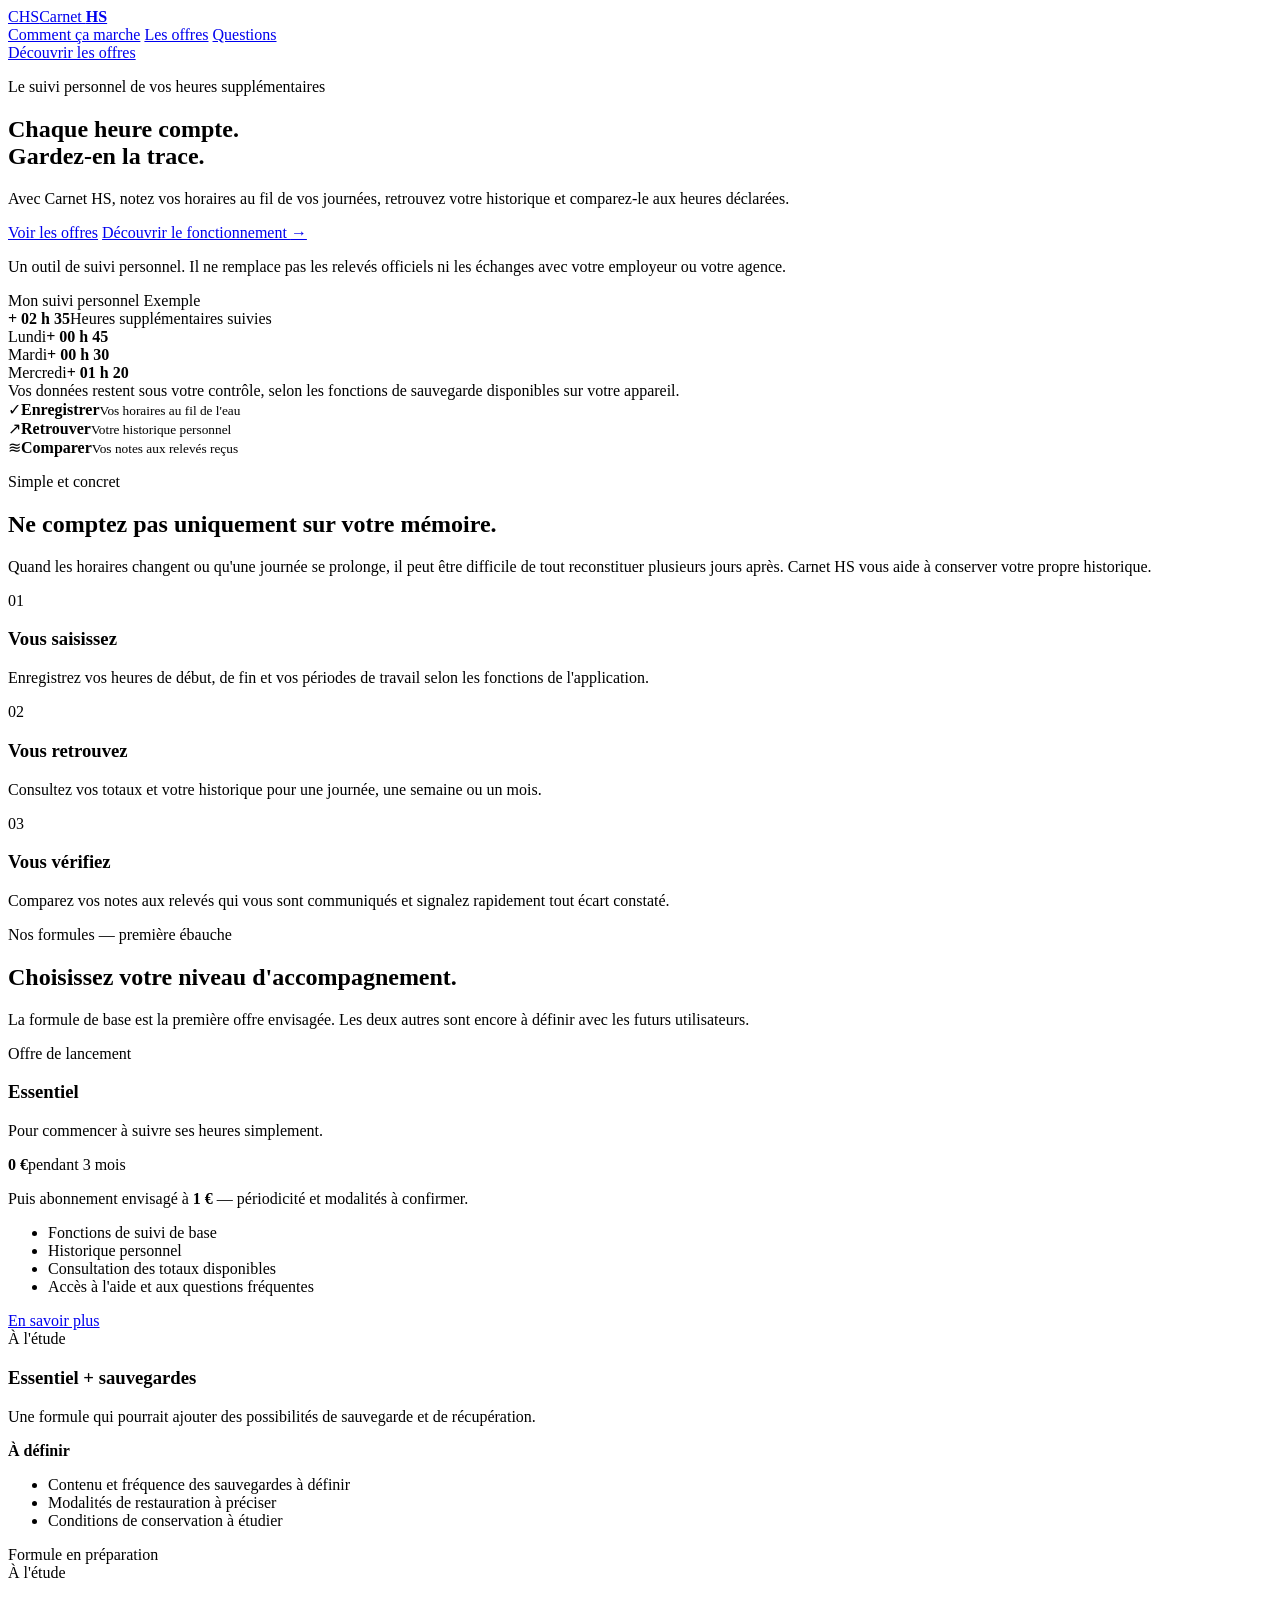
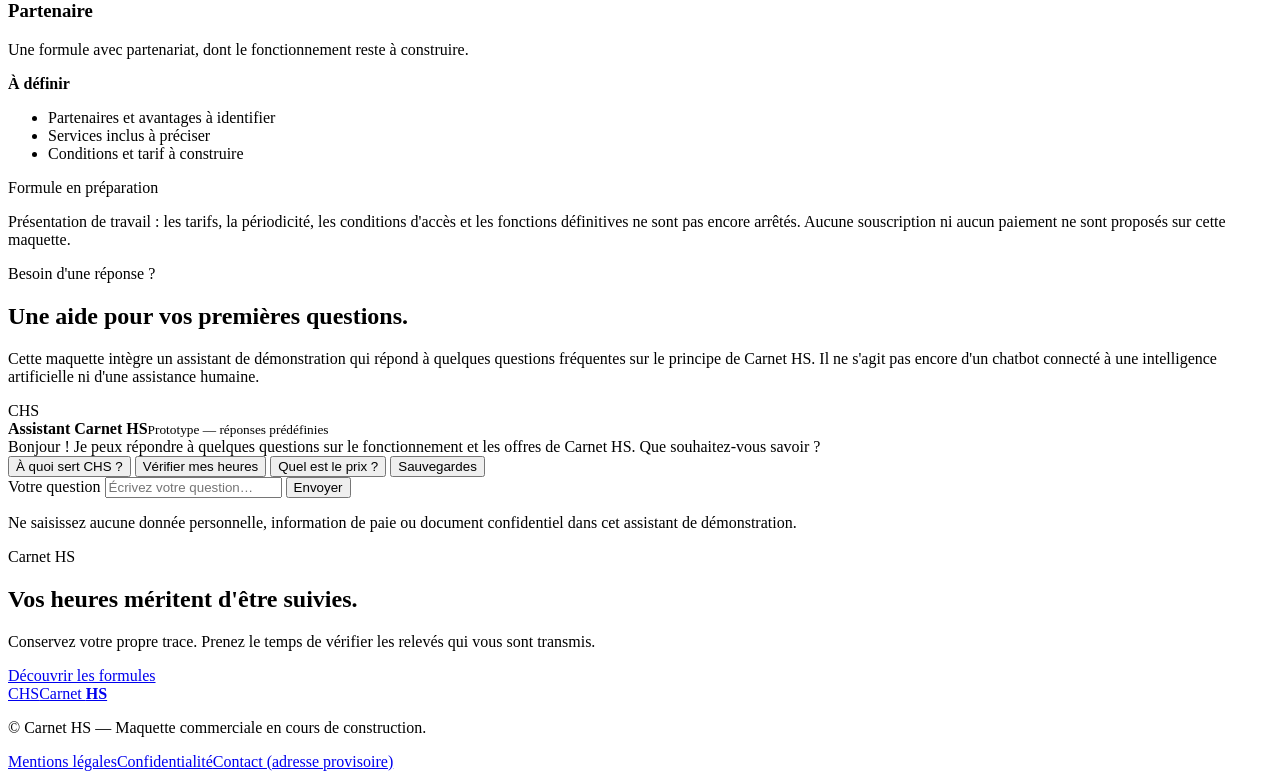
==== site-commercial/index.html @ c2c1f260 "Add first commercial website draft for Carnet HS" ====
<!doctype html>
<html lang="fr">
<head>
  <meta charset="utf-8">
  <meta name="viewport" content="width=device-width, initial-scale=1">
  <meta name="description" content="Carnet HS aide les intérimaires à conserver leur propre suivi des heures supplémentaires et à vérifier les heures déclarées.">
  <title>Carnet HS — Chaque heure compte</title>
  <link rel="stylesheet" href="styles.css">
</head>
<body>
  <header class="site-header">
    <a class="brand" href="#accueil" aria-label="Carnet HS, accueil"><span class="brand-mark">CHS</span><span>Carnet <strong>HS</strong></span></a>
    <nav aria-label="Navigation principale">
      <a href="#fonctionnement">Comment ça marche</a>
      <a href="#offres">Les offres</a>
      <a href="#questions">Questions</a>
    </nav>
    <a class="header-cta" href="#offres">Découvrir les offres</a>
  </header>

  <main id="accueil">
    <section class="hero">
      <div class="hero-copy">
        <p class="eyebrow">Le suivi personnel de vos heures supplémentaires</p>
        <h1>Chaque heure compte.<br><span>Gardez-en la trace.</span></h1>
        <p class="hero-lead">Avec Carnet HS, notez vos horaires au fil de vos journées, retrouvez votre historique et comparez-le aux heures déclarées.</p>
        <div class="hero-actions">
          <a class="button button-primary" href="#offres">Voir les offres</a>
          <a class="text-link" href="#fonctionnement">Découvrir le fonctionnement <span aria-hidden="true">→</span></a>
        </div>
        <p class="small-note">Un outil de suivi personnel. Il ne remplace pas les relevés officiels ni les échanges avec votre employeur ou votre agence.</p>
      </div>
      <div class="hero-panel" aria-label="Exemple illustratif de suivi des heures">
        <div class="panel-top"><span class="status-dot"></span> Mon suivi personnel <span class="panel-date">Exemple</span></div>
        <div class="hours-total"><strong>+ 02 h 35</strong><span>Heures supplémentaires suivies</span></div>
        <div class="week-row"><span>Lundi</span><strong>+ 00 h 45</strong></div>
        <div class="week-row"><span>Mardi</span><strong>+ 00 h 30</strong></div>
        <div class="week-row"><span>Mercredi</span><strong>+ 01 h 20</strong></div>
        <div class="panel-foot">Vos données restent sous votre contrôle, selon les fonctions de sauvegarde disponibles sur votre appareil.</div>
      </div>
    </section>

    <section class="trust-strip" aria-label="Principes de Carnet HS">
      <div><span class="trust-icon">✓</span><strong>Enregistrer</strong><small>Vos horaires au fil de l'eau</small></div>
      <div><span class="trust-icon">↗</span><strong>Retrouver</strong><small>Votre historique personnel</small></div>
      <div><span class="trust-icon">≋</span><strong>Comparer</strong><small>Vos notes aux relevés reçus</small></div>
    </section>

    <section class="section" id="fonctionnement">
      <div class="section-heading">
        <p class="eyebrow">Simple et concret</p>
        <h2>Ne comptez pas uniquement sur votre mémoire.</h2>
        <p>Quand les horaires changent ou qu'une journée se prolonge, il peut être difficile de tout reconstituer plusieurs jours après. Carnet HS vous aide à conserver votre propre historique.</p>
      </div>
      <div class="steps">
        <article class="step-card"><span class="step-number">01</span><h3>Vous saisissez</h3><p>Enregistrez vos heures de début, de fin et vos périodes de travail selon les fonctions de l'application.</p></article>
        <article class="step-card"><span class="step-number">02</span><h3>Vous retrouvez</h3><p>Consultez vos totaux et votre historique pour une journée, une semaine ou un mois.</p></article>
        <article class="step-card"><span class="step-number">03</span><h3>Vous vérifiez</h3><p>Comparez vos notes aux relevés qui vous sont communiqués et signalez rapidement tout écart constaté.</p></article>
      </div>
    </section>

    <section class="offer-section" id="offres">
      <div class="section-heading">
        <p class="eyebrow">Nos formules — première ébauche</p>
        <h2>Choisissez votre niveau d'accompagnement.</h2>
        <p>La formule de base est la première offre envisagée. Les deux autres sont encore à définir avec les futurs utilisateurs.</p>
      </div>
      <div class="offers">
        <article class="offer-card offer-featured">
          <span class="offer-tag">Offre de lancement</span>
          <h3>Essentiel</h3>
          <p class="offer-description">Pour commencer à suivre ses heures simplement.</p>
          <div class="price"><strong>0 €</strong><span>pendant 3 mois</span></div>
          <p class="then-price">Puis abonnement envisagé à <strong>1 €</strong> — périodicité et modalités à confirmer.</p>
          <ul><li>Fonctions de suivi de base</li><li>Historique personnel</li><li>Consultation des totaux disponibles</li><li>Accès à l'aide et aux questions fréquentes</li></ul>
          <a class="button button-primary button-full" href="#questions">En savoir plus</a>
        </article>
        <article class="offer-card">
          <span class="offer-tag muted-tag">À l'étude</span>
          <h3>Essentiel + sauvegardes</h3>
          <p class="offer-description">Une formule qui pourrait ajouter des possibilités de sauvegarde et de récupération.</p>
          <div class="price price-later"><strong>À définir</strong></div>
          <ul><li>Contenu et fréquence des sauvegardes à définir</li><li>Modalités de restauration à préciser</li><li>Conditions de conservation à étudier</li></ul>
          <span class="button button-secondary button-full button-disabled">Formule en préparation</span>
        </article>
        <article class="offer-card">
          <span class="offer-tag muted-tag">À l'étude</span>
          <h3>Partenaire</h3>
          <p class="offer-description">Une formule avec partenariat, dont le fonctionnement reste à construire.</p>
          <div class="price price-later"><strong>À définir</strong></div>
          <ul><li>Partenaires et avantages à identifier</li><li>Services inclus à préciser</li><li>Conditions et tarif à construire</li></ul>
          <span class="button button-secondary button-full button-disabled">Formule en préparation</span>
        </article>
      </div>
      <p class="pricing-disclaimer">Présentation de travail : les tarifs, la périodicité, les conditions d'accès et les fonctions définitives ne sont pas encore arrêtés. Aucune souscription ni aucun paiement ne sont proposés sur cette maquette.</p>
    </section>

    <section class="help-section" id="questions">
      <div class="help-copy">
        <p class="eyebrow">Besoin d'une réponse ?</p>
        <h2>Une aide pour vos premières questions.</h2>
        <p>Cette maquette intègre un assistant de démonstration qui répond à quelques questions fréquentes sur le principe de Carnet HS. Il ne s'agit pas encore d'un chatbot connecté à une intelligence artificielle ni d'une assistance humaine.</p>
      </div>
      <div class="chat-card">
        <div class="chat-head"><span class="chat-avatar">CHS</span><div><strong>Assistant Carnet HS</strong><small>Prototype — réponses prédéfinies</small></div><span class="online-dot"></span></div>
        <div class="chat-messages" id="chatMessages" aria-live="polite">
          <div class="message bot-message">Bonjour ! Je peux répondre à quelques questions sur le fonctionnement et les offres de Carnet HS. Que souhaitez-vous savoir ?</div>
        </div>
        <div class="quick-questions">
          <button type="button" data-question="À quoi sert Carnet HS ?">À quoi sert CHS ?</button>
          <button type="button" data-question="Comment vérifier mes heures ?">Vérifier mes heures</button>
          <button type="button" data-question="Combien coûte l'offre Essentiel ?">Quel est le prix ?</button>
          <button type="button" data-question="Mes données sont-elles sauvegardées ?">Sauvegardes</button>
        </div>
        <form id="chatForm" class="chat-form">
          <label class="sr-only" for="chatInput">Votre question</label>
          <input id="chatInput" type="text" placeholder="Écrivez votre question…" autocomplete="off">
          <button type="submit" aria-label="Envoyer la question">Envoyer</button>
        </form>
        <p class="chat-disclaimer">Ne saisissez aucune donnée personnelle, information de paie ou document confidentiel dans cet assistant de démonstration.</p>
      </div>
    </section>

    <section class="final-cta">
      <p class="eyebrow">Carnet HS</p>
      <h2>Vos heures méritent d'être suivies.</h2>
      <p>Conservez votre propre trace. Prenez le temps de vérifier les relevés qui vous sont transmis.</p>
      <a class="button button-light" href="#offres">Découvrir les formules</a>
    </section>
  </main>

  <footer class="site-footer">
    <a class="brand footer-brand" href="#accueil"><span class="brand-mark">CHS</span><span>Carnet <strong>HS</strong></span></a>
    <p>© <span id="year"></span> Carnet HS — Maquette commerciale en cours de construction.</p>
    <div><a href="mentions-legales.html">Mentions légales</a><a href="confidentialite.html">Confidentialité</a><a href="mailto:contact@exemple.fr">Contact (adresse provisoire)</a></div>
  </footer>
  <script src="app.js"></script>
</body>
</html>
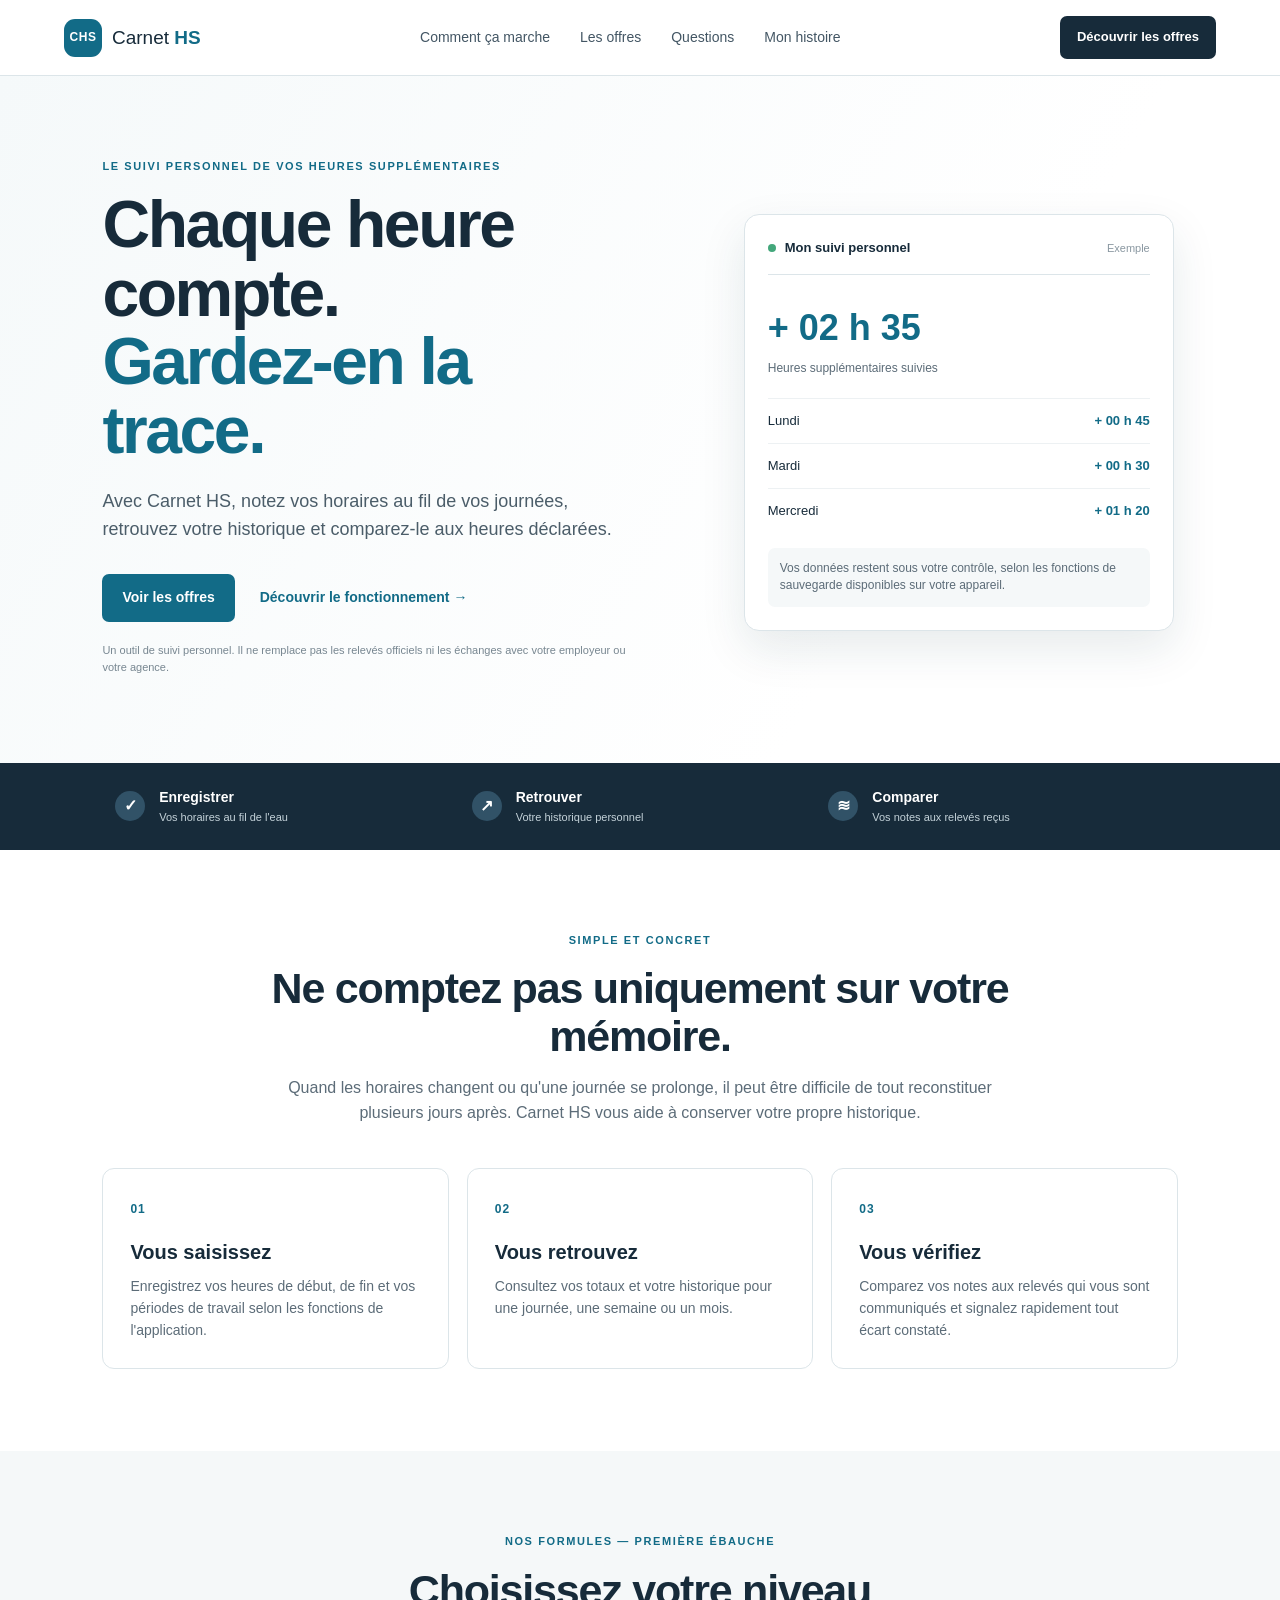
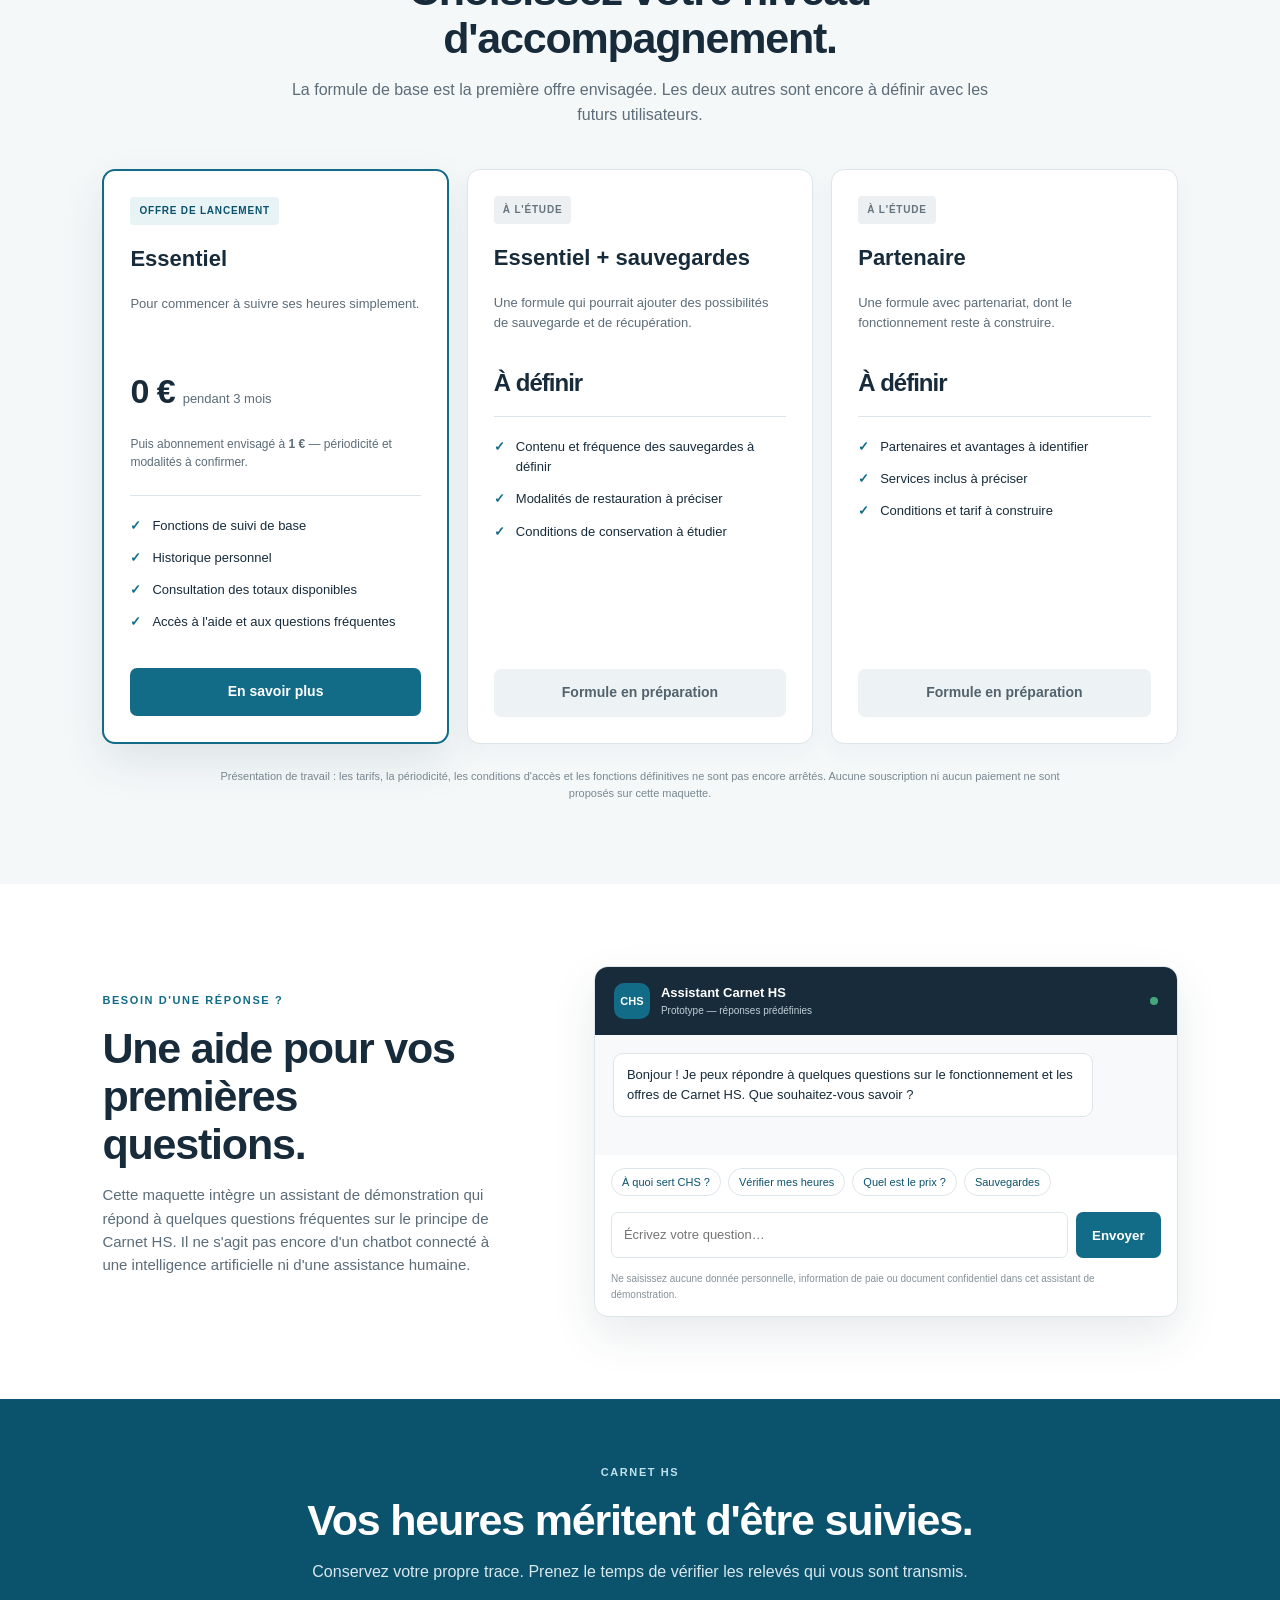
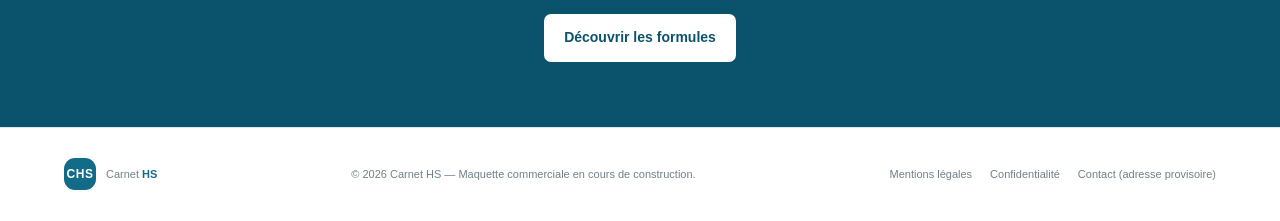
==== commit 027b8efa: "Ajout du lien vers le témoignage de Vincent" ====
--- a/site-commercial/index.html
+++ b/site-commercial/index.html
@@ -14,6 +14,7 @@
       <a href="#fonctionnement">Comment ça marche</a>
       <a href="#offres">Les offres</a>
       <a href="#questions">Questions</a>
+      <a href="mon-histoire.html">Mon histoire</a>
     </nav>
     <a class="header-cta" href="#offres">Découvrir les offres</a>
   </header>
--- a/site-commercial/styles.css
+++ b/site-commercial/styles.css
@@ -0,0 +1,4 @@
+:root{--ink:#172b3a;--muted:#5c6c78;--blue:#126b87;--blue-dark:#0b526d;--aqua:#e8f3f5;--paper:#fff;--line:#dce5e9;--gold:#f5c451;--soft:#f5f8f9;--shadow:0 18px 45px rgba(22,55,70,.10)}
+*{box-sizing:border-box}html{scroll-behavior:smooth}body{margin:0;color:var(--ink);background:#fff;font-family:Arial,Helvetica,sans-serif;line-height:1.55}a{color:inherit;text-decoration:none}.site-header{height:76px;padding:0 max(5vw,24px);display:flex;align-items:center;justify-content:space-between;border-bottom:1px solid var(--line);gap:24px;background:#fff}.brand{display:flex;align-items:center;gap:10px;font-size:19px;font-weight:500;white-space:nowrap}.brand strong{color:var(--blue)}.brand-mark{display:grid;place-items:center;width:38px;height:38px;border-radius:11px;background:var(--blue);color:#fff;font-size:12px;font-weight:800;letter-spacing:.5px}.site-header nav{display:flex;gap:30px;color:#435664;font-size:14px}.site-header nav a:hover,.site-footer a:hover{color:var(--blue)}.header-cta{background:var(--ink);color:#fff;padding:11px 17px;border-radius:7px;font-size:13px;font-weight:700}.hero{padding:82px max(8vw,28px) 76px;display:grid;grid-template-columns:1.1fr .9fr;align-items:center;gap:8vw;background:linear-gradient(120deg,#f5f9fa 0%,#fff 70%)}.eyebrow{text-transform:uppercase;letter-spacing:1.6px;color:var(--blue);font-size:11px;font-weight:800;margin:0 0 15px}.hero h1{font-size:clamp(40px,5.5vw,66px);line-height:1.04;letter-spacing:-2.4px;margin:0 0 22px}.hero h1 span{color:var(--blue)}.hero-lead{font-size:18px;line-height:1.6;color:#4b5d69;max-width:590px}.hero-actions{display:flex;align-items:center;gap:25px;margin:30px 0 20px}.button{display:inline-flex;align-items:center;justify-content:center;border:0;border-radius:7px;padding:13px 20px;font-weight:700;font-size:14px;cursor:pointer}.button-primary{background:var(--blue);color:#fff}.button-primary:hover{background:var(--blue-dark)}.text-link{font-size:14px;font-weight:700;color:var(--blue)}.small-note{font-size:11px;color:#788791;max-width:550px}.hero-panel{background:#fff;border:1px solid var(--line);border-radius:15px;padding:23px;box-shadow:var(--shadow);max-width:430px;width:100%;justify-self:center}.panel-top{font-size:13px;font-weight:700;display:flex;align-items:center;gap:9px;border-bottom:1px solid var(--line);padding-bottom:16px}.status-dot,.online-dot{width:8px;height:8px;background:#43a77b;border-radius:50%}.panel-date{margin-left:auto;color:#8997a0;font-size:11px;font-weight:400}.hours-total{padding:25px 0 20px;display:flex;flex-direction:column;gap:3px}.hours-total strong{font-size:36px;color:var(--blue)}.hours-total span,.panel-foot{font-size:12px;color:var(--muted)}.week-row{display:flex;justify-content:space-between;padding:12px 0;border-top:1px solid #edf1f3;font-size:13px}.week-row strong{color:var(--blue)}.panel-foot{margin-top:15px;padding:12px;background:var(--soft);border-radius:7px;line-height:1.45}.trust-strip{display:grid;grid-template-columns:repeat(3,1fr);padding:24px 9%;background:var(--ink);color:#fff;gap:20px}.trust-strip>div{display:grid;grid-template-columns:34px 1fr;align-items:center;column-gap:10px}.trust-icon{grid-row:span 2;display:grid;place-items:center;width:30px;height:30px;border-radius:50%;background:#315267;color:#fff;font-weight:700}.trust-strip strong{font-size:14px}.trust-strip small{color:#c4d2d9;font-size:11px}.section,.offer-section{padding:82px max(8vw,28px)}.section-heading{text-align:center;max-width:740px;margin:0 auto 42px}.section-heading h2,.help-copy h2,.final-cta h2{font-size:clamp(30px,4vw,43px);letter-spacing:-1.2px;line-height:1.12;margin:0 0 15px}.section-heading>p:last-child{color:var(--muted);font-size:16px}.steps{display:grid;grid-template-columns:repeat(3,1fr);gap:18px;max-width:1100px;margin:auto}.step-card{border:1px solid var(--line);border-radius:12px;padding:27px;background:#fff}.step-number{font-size:12px;font-weight:800;color:var(--blue);letter-spacing:1px}.step-card h3{font-size:20px;margin:17px 0 8px}.step-card p{font-size:14px;color:var(--muted);margin:0}.offer-section{background:var(--soft)}.offers{display:grid;grid-template-columns:repeat(3,1fr);gap:18px;max-width:1150px;margin:auto}.offer-card{background:#fff;border:1px solid var(--line);border-radius:13px;padding:26px;display:flex;flex-direction:column;box-shadow:0 8px 24px rgba(20,50,65,.04)}.offer-featured{border:2px solid var(--blue);box-shadow:var(--shadow)}.offer-tag{align-self:flex-start;background:var(--aqua);color:var(--blue-dark);font-size:10px;font-weight:800;text-transform:uppercase;letter-spacing:.8px;padding:6px 9px;border-radius:4px}.muted-tag{background:#edf0f2;color:#65737d}.offer-card h3{font-size:22px;margin:17px 0 5px}.offer-description{font-size:13px;color:var(--muted);min-height:42px}.price{display:flex;align-items:baseline;gap:8px;margin:16px 0 5px}.price strong{font-size:34px;letter-spacing:-1px}.price span{font-size:13px;color:var(--muted)}.then-price{font-size:12px;color:var(--muted);min-height:38px}.price-later strong{font-size:24px}.offer-card ul{list-style:none;padding:14px 0 18px;margin:10px 0 0;flex:1;border-top:1px solid var(--line)}.offer-card li{font-size:13px;padding:6px 0 6px 22px;position:relative}.offer-card li:before{content:"✓";position:absolute;left:0;color:var(--blue);font-weight:800}.button-full{width:100%;margin-top:12px}.button-secondary{background:#edf2f4;color:#52636d}.button-disabled{cursor:default}.pricing-disclaimer{text-align:center;max-width:850px;margin:24px auto 0;color:#788791;font-size:11px}.help-section{padding:82px max(8vw,28px);display:grid;grid-template-columns:.8fr 1.2fr;gap:8vw;align-items:center}.help-copy p:last-child{color:var(--muted);font-size:15px}.chat-card{border:1px solid var(--line);border-radius:14px;overflow:hidden;box-shadow:var(--shadow);background:#fff}.chat-head{display:flex;align-items:center;gap:11px;padding:16px 19px;background:var(--ink);color:#fff}.chat-avatar{width:36px;height:36px;border-radius:10px;background:var(--blue);display:grid;place-items:center;font-size:11px;font-weight:800}.chat-head div{display:flex;flex-direction:column;font-size:13px}.chat-head small{color:#c2d0d7;font-size:10px}.online-dot{margin-left:auto}.chat-messages{padding:18px;min-height:120px;max-height:230px;overflow:auto;background:#f7f9fa}.message{max-width:88%;padding:11px 13px;border-radius:10px;margin:0 0 10px;font-size:13px;white-space:pre-wrap}.bot-message{background:#fff;border:1px solid var(--line)}.user-message{background:var(--blue);color:#fff;margin-left:auto}.quick-questions{display:flex;flex-wrap:wrap;gap:7px;padding:13px 16px 3px}.quick-questions button{border:1px solid var(--line);background:#fff;color:var(--blue-dark);border-radius:20px;padding:7px 10px;font-size:11px;cursor:pointer}.quick-questions button:hover{background:var(--aqua)}.chat-form{display:flex;gap:8px;padding:13px 16px}.chat-form input{flex:1;min-width:0;border:1px solid var(--line);border-radius:7px;padding:12px;font:inherit;font-size:13px}.chat-form button{border:0;background:var(--blue);color:#fff;border-radius:7px;padding:0 16px;font-weight:700;cursor:pointer}.chat-disclaimer{font-size:10px;color:#84919a;padding:0 16px 14px;margin:0}.final-cta{text-align:center;background:var(--blue-dark);color:#fff;padding:65px 25px}.final-cta .eyebrow{color:#bfe3ed}.final-cta p:not(.eyebrow){color:#d8e8ed}.button-light{background:#fff;color:var(--blue-dark);margin-top:13px}.site-footer{padding:27px max(5vw,24px);display:flex;align-items:center;justify-content:space-between;gap:20px;flex-wrap:wrap;border-top:1px solid var(--line)}.footer-brand{font-size:16px}.footer-brand .brand-mark{width:32px;height:32px}.site-footer p,.site-footer a{font-size:11px;color:#71808a}.site-footer div{display:flex;gap:18px}.legal-main{max-width:850px;margin:55px auto;padding:0 24px 80px}.legal-main h1{font-size:38px;letter-spacing:-1px}.legal-main h2{margin-top:30px;font-size:20px}.legal-main p,.legal-main li{color:#52636d;font-size:14px}.draft-alert{background:#fff5d9;border:1px solid #efd58a;padding:14px 16px;border-radius:8px;color:#66521b;font-size:13px;margin:20px 0}.legal-back{color:var(--blue);font-weight:700;font-size:13px}.sr-only{position:absolute;width:1px;height:1px;padding:0;margin:-1px;overflow:hidden;clip:rect(0,0,0,0);white-space:nowrap;border:0}
+@media(max-width:850px){.site-header{height:auto;min-height:70px;flex-wrap:wrap;padding:15px 22px}.site-header nav{order:3;width:100%;justify-content:center;gap:20px}.header-cta{margin-left:auto}.hero{grid-template-columns:1fr;padding-top:58px}.hero-panel{justify-self:start}.offers{grid-template-columns:1fr;max-width:520px}.help-section{grid-template-columns:1fr;gap:30px}.trust-strip{padding:22px 6%}}
+@media(max-width:560px){.site-header nav{font-size:12px;gap:14px}.header-cta{font-size:11px;padding:9px 11px}.hero{padding:48px 22px}.hero h1{letter-spacing:-1.5px}.hero-actions{align-items:flex-start;flex-direction:column;gap:15px}.trust-strip{grid-template-columns:1fr;gap:15px;padding:22px}.section,.offer-section,.help-section{padding:58px 22px}.steps{grid-template-columns:1fr}.site-footer{align-items:flex-start;flex-direction:column}.site-footer div{flex-wrap:wrap}}
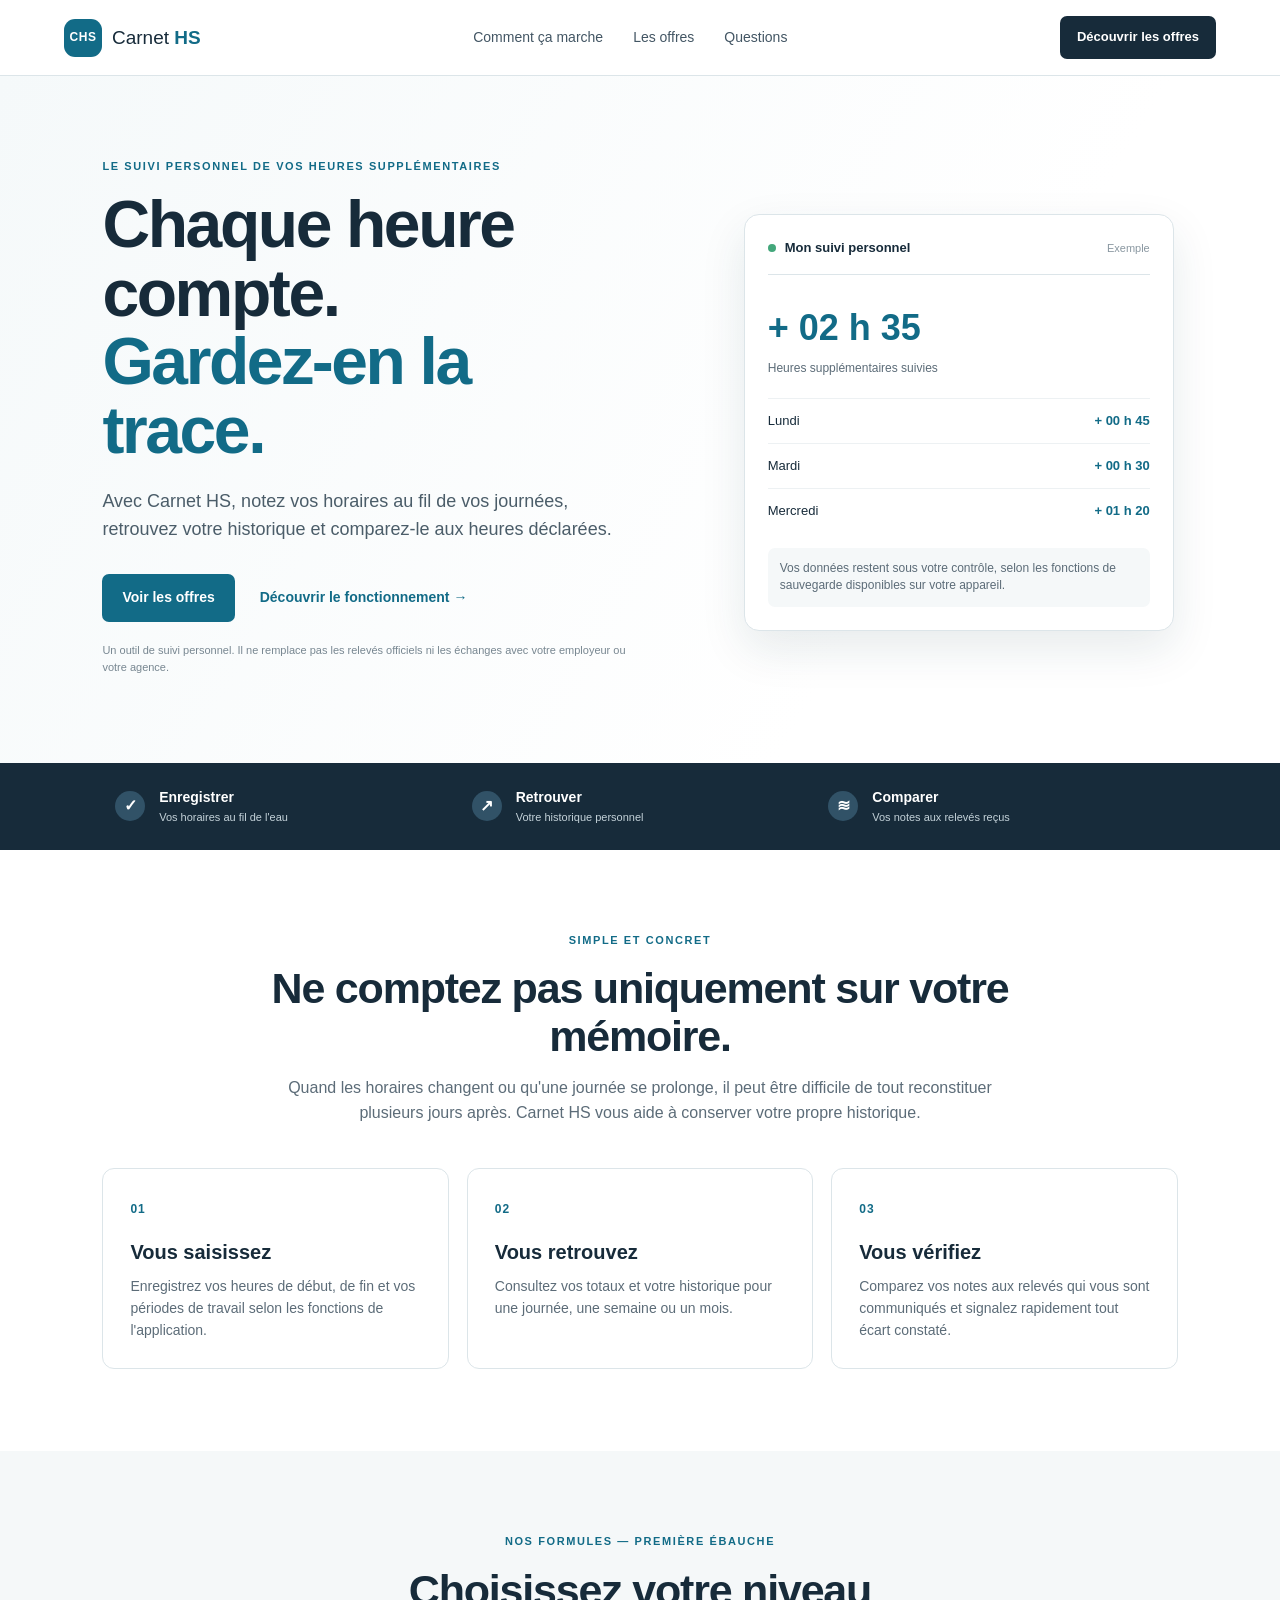
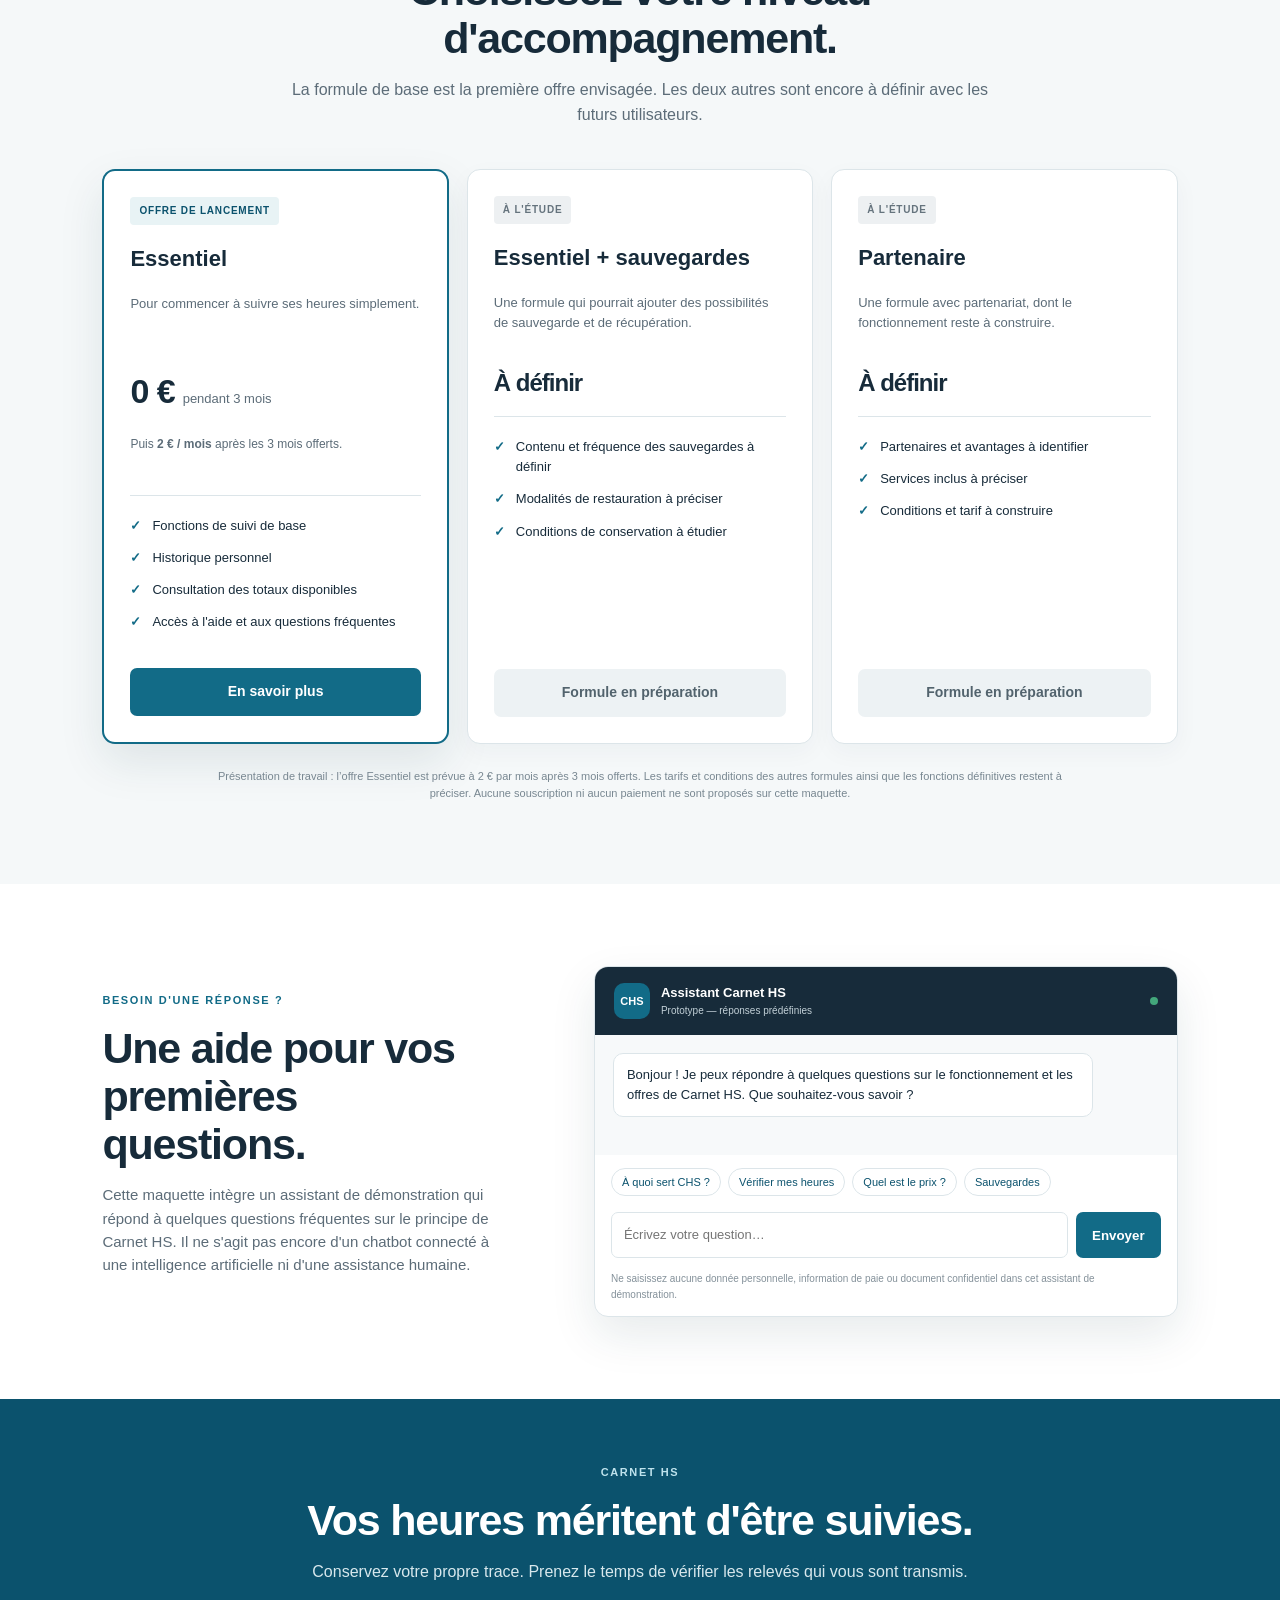
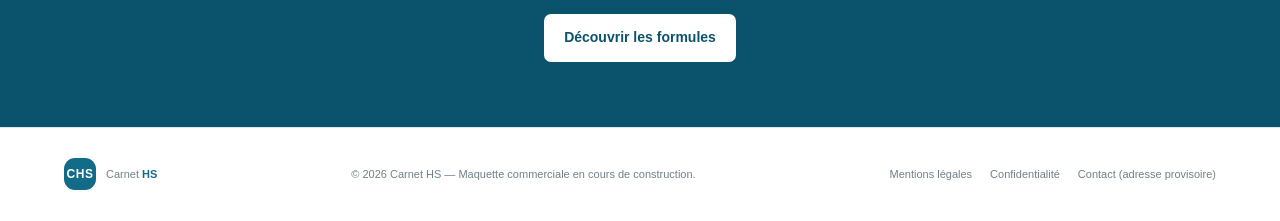
==== commit 170b16b9: "Tarif Essentiel à 2 € par mois" ====
--- a/site-commercial/index.html
+++ b/site-commercial/index.html
@@ -14,7 +14,6 @@
       <a href="#fonctionnement">Comment ça marche</a>
       <a href="#offres">Les offres</a>
       <a href="#questions">Questions</a>
-      <a href="mon-histoire.html">Mon histoire</a>
     </nav>
     <a class="header-cta" href="#offres">Découvrir les offres</a>
   </header>
@@ -72,7 +71,7 @@
           <h3>Essentiel</h3>
           <p class="offer-description">Pour commencer à suivre ses heures simplement.</p>
           <div class="price"><strong>0 €</strong><span>pendant 3 mois</span></div>
-          <p class="then-price">Puis abonnement envisagé à <strong>1 €</strong> — périodicité et modalités à confirmer.</p>
+          <p class="then-price">Puis <strong>2 € / mois</strong> après les 3 mois offerts.</p>
           <ul><li>Fonctions de suivi de base</li><li>Historique personnel</li><li>Consultation des totaux disponibles</li><li>Accès à l'aide et aux questions fréquentes</li></ul>
           <a class="button button-primary button-full" href="#questions">En savoir plus</a>
         </article>
@@ -93,7 +92,7 @@
           <span class="button button-secondary button-full button-disabled">Formule en préparation</span>
         </article>
       </div>
-      <p class="pricing-disclaimer">Présentation de travail : les tarifs, la périodicité, les conditions d'accès et les fonctions définitives ne sont pas encore arrêtés. Aucune souscription ni aucun paiement ne sont proposés sur cette maquette.</p>
+      <p class="pricing-disclaimer">Présentation de travail : l’offre Essentiel est prévue à 2 € par mois après 3 mois offerts. Les tarifs et conditions des autres formules ainsi que les fonctions définitives restent à préciser. Aucune souscription ni aucun paiement ne sont proposés sur cette maquette.</p>
     </section>
 
     <section class="help-section" id="questions">
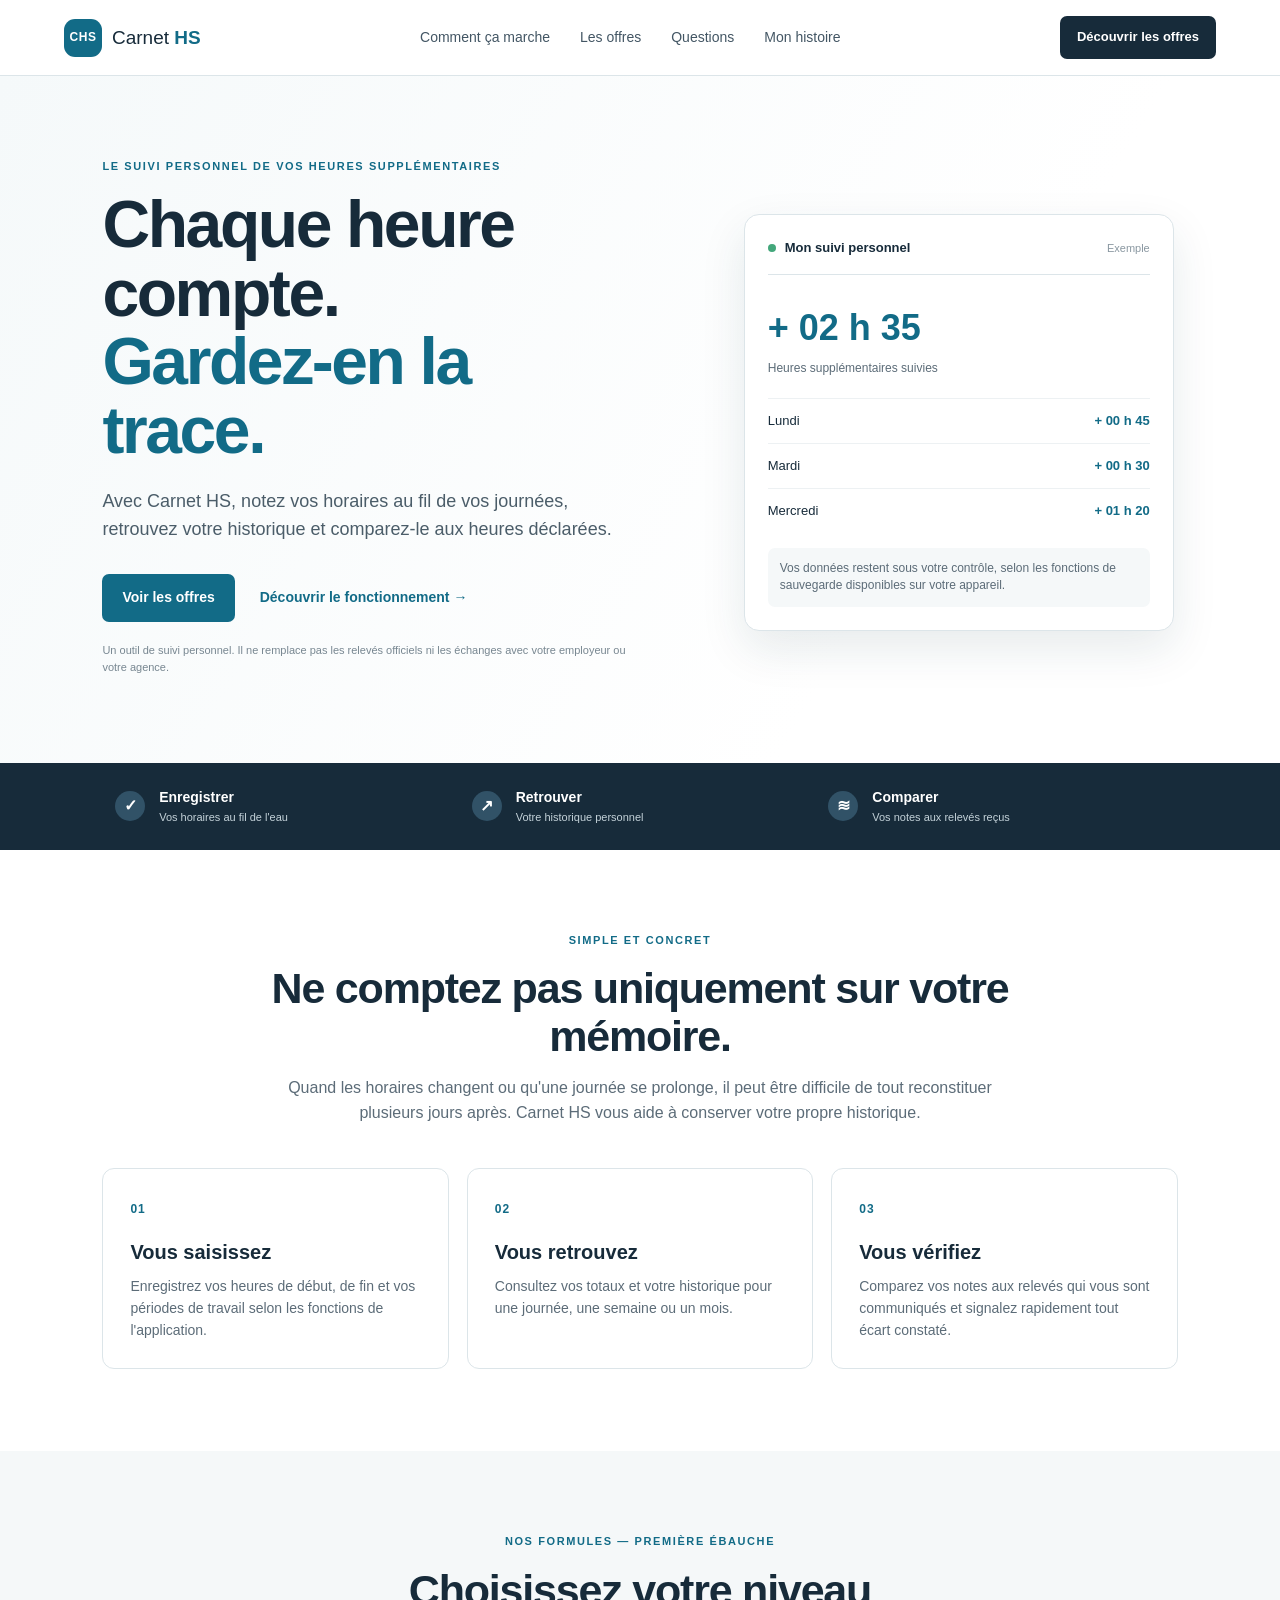
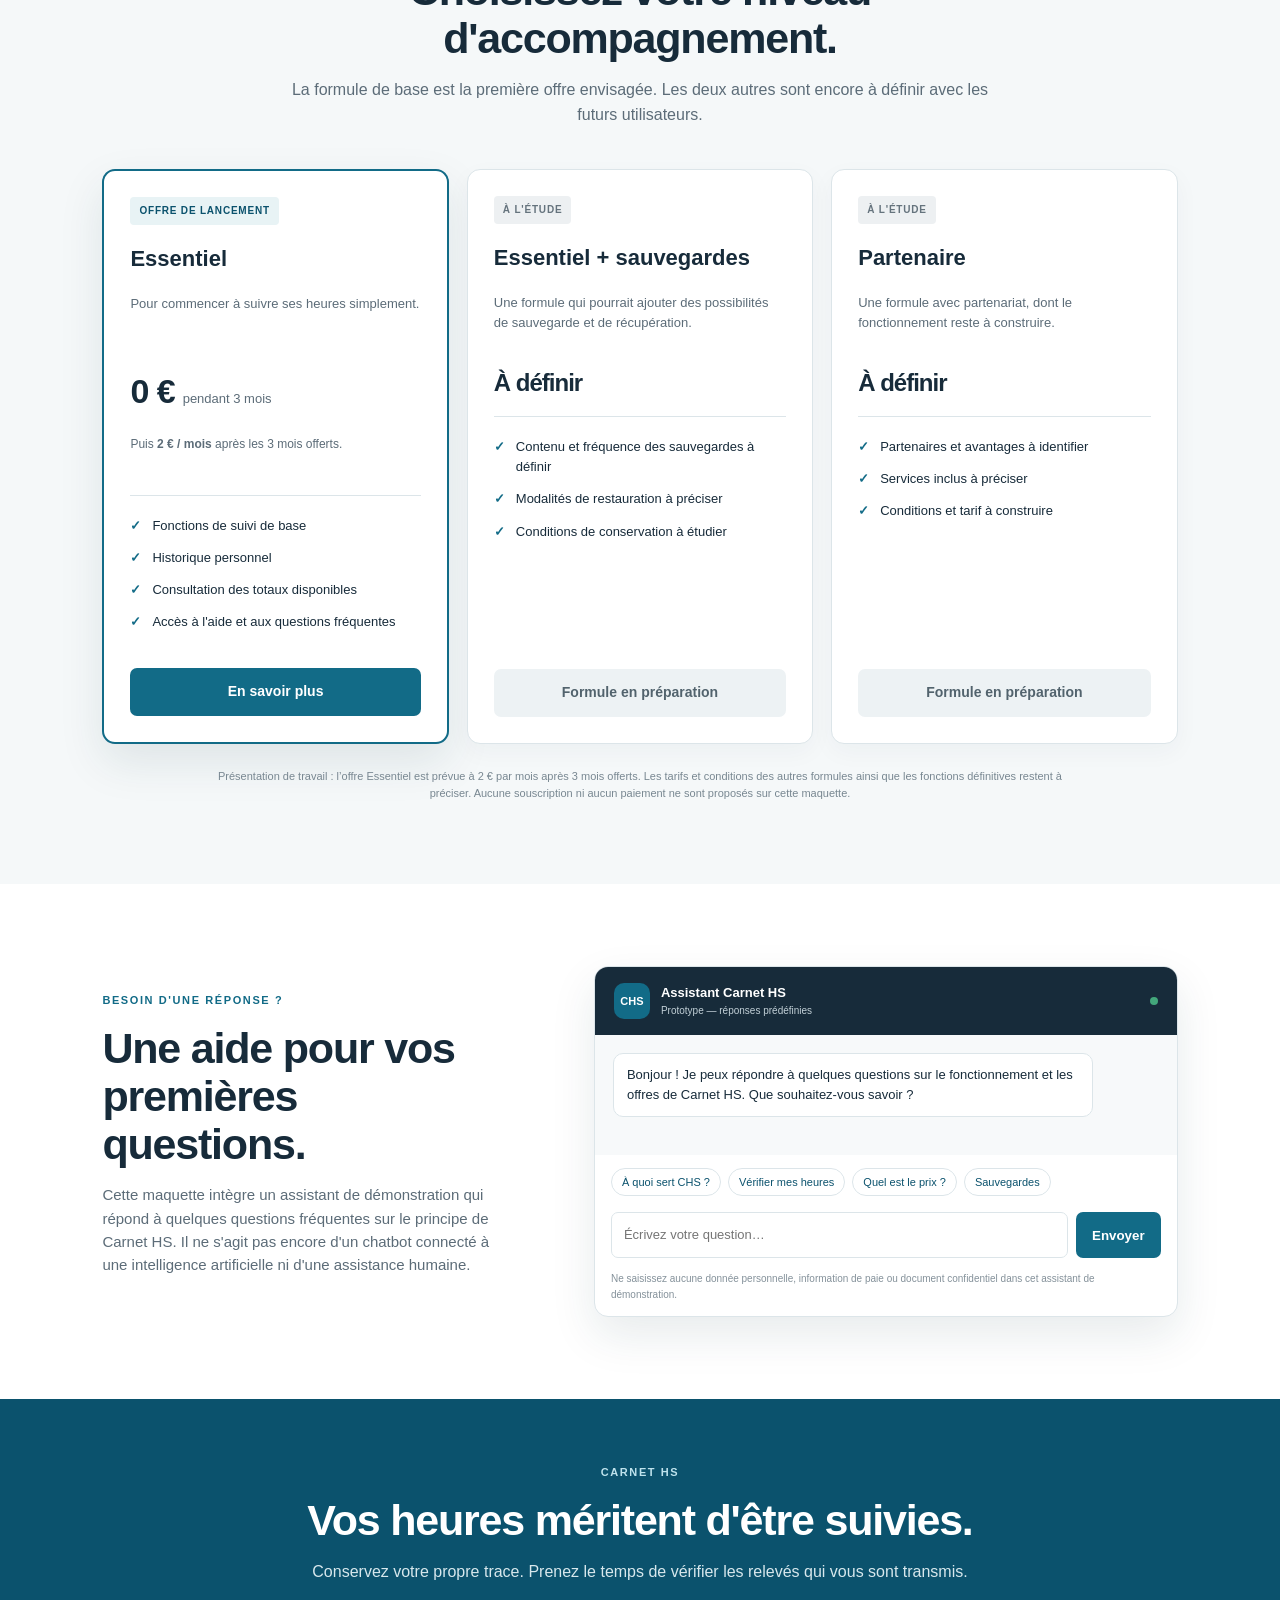
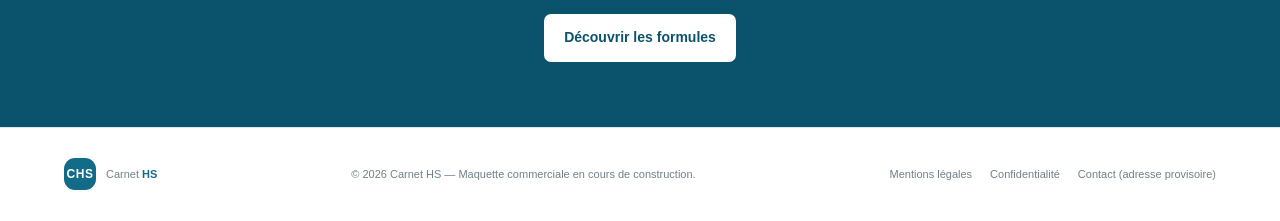
==== commit aefd430d: "Mettre l'offre Essentiel à 2 euros par mois" ====
--- a/site-commercial/index.html
+++ b/site-commercial/index.html
@@ -14,6 +14,7 @@
       <a href="#fonctionnement">Comment ça marche</a>
       <a href="#offres">Les offres</a>
       <a href="#questions">Questions</a>
+      <a href="mon-histoire.html">Mon histoire</a>
     </nav>
     <a class="header-cta" href="#offres">Découvrir les offres</a>
   </header>
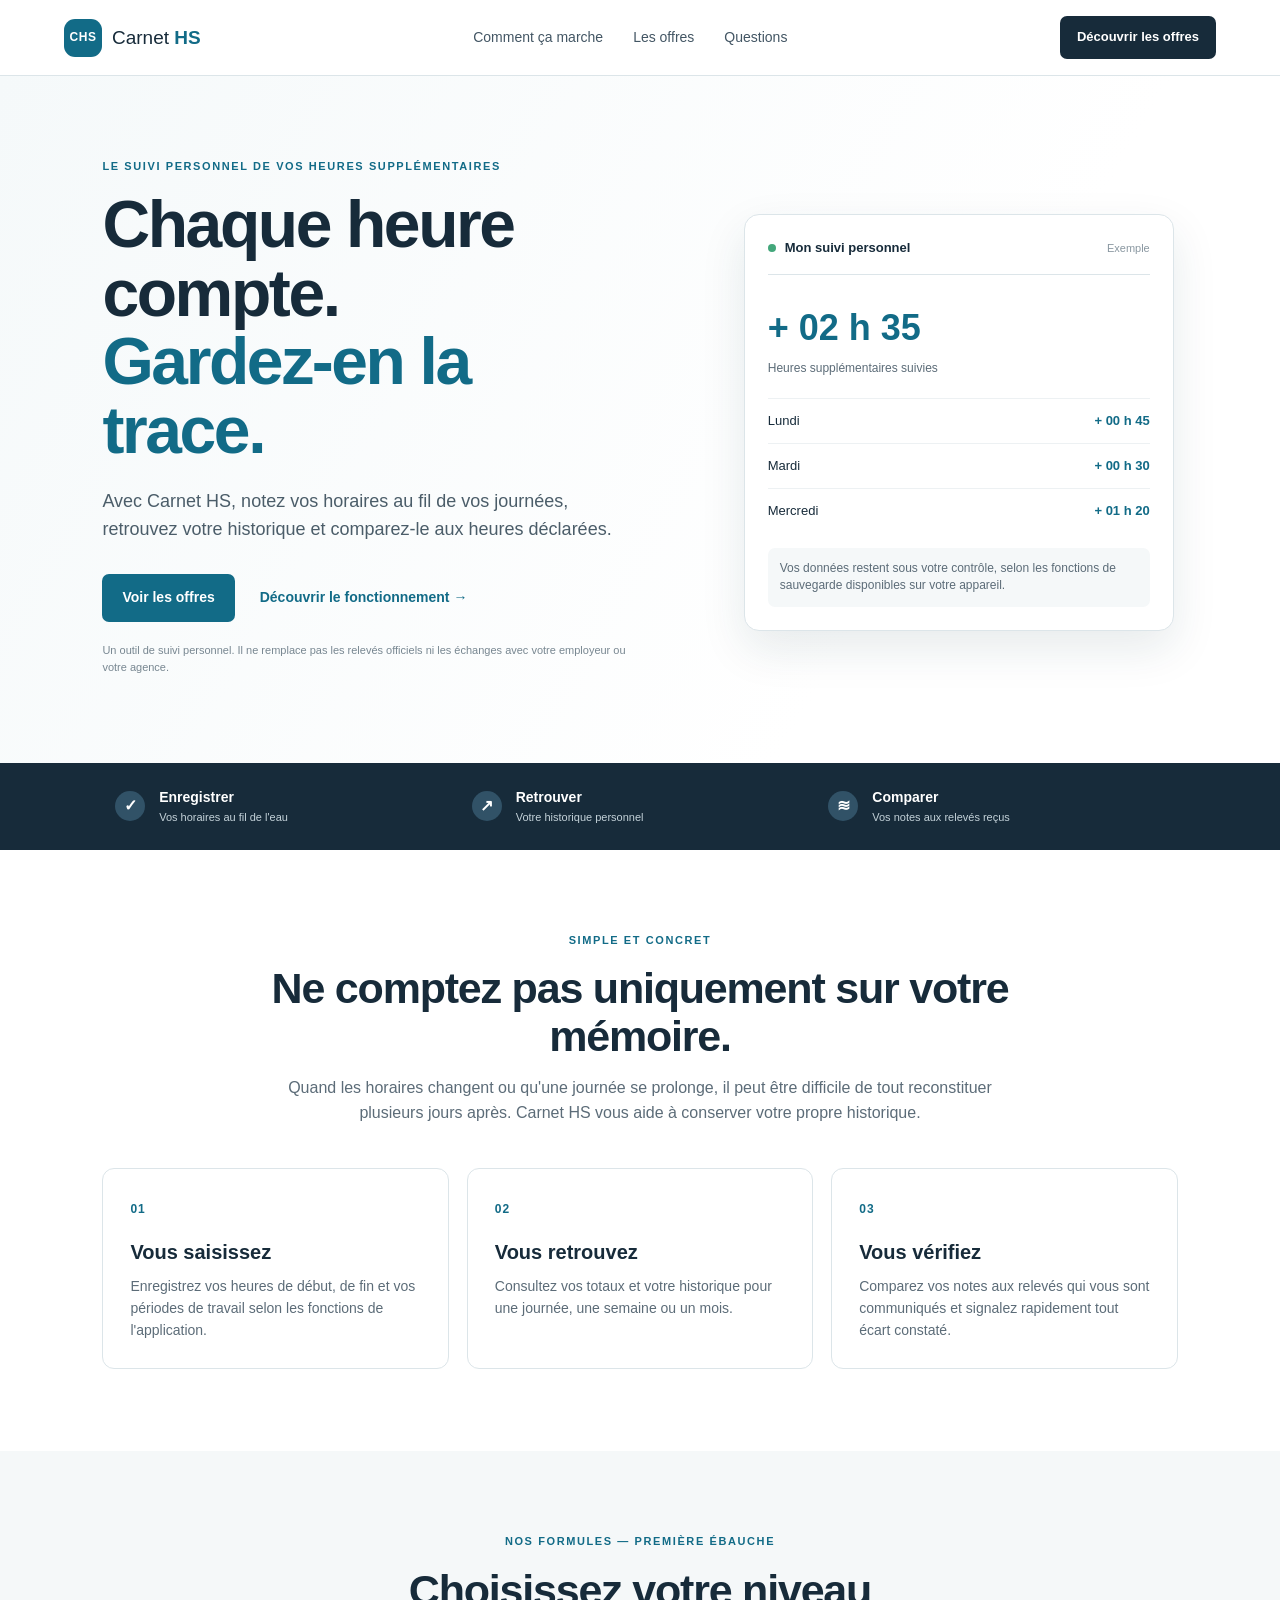
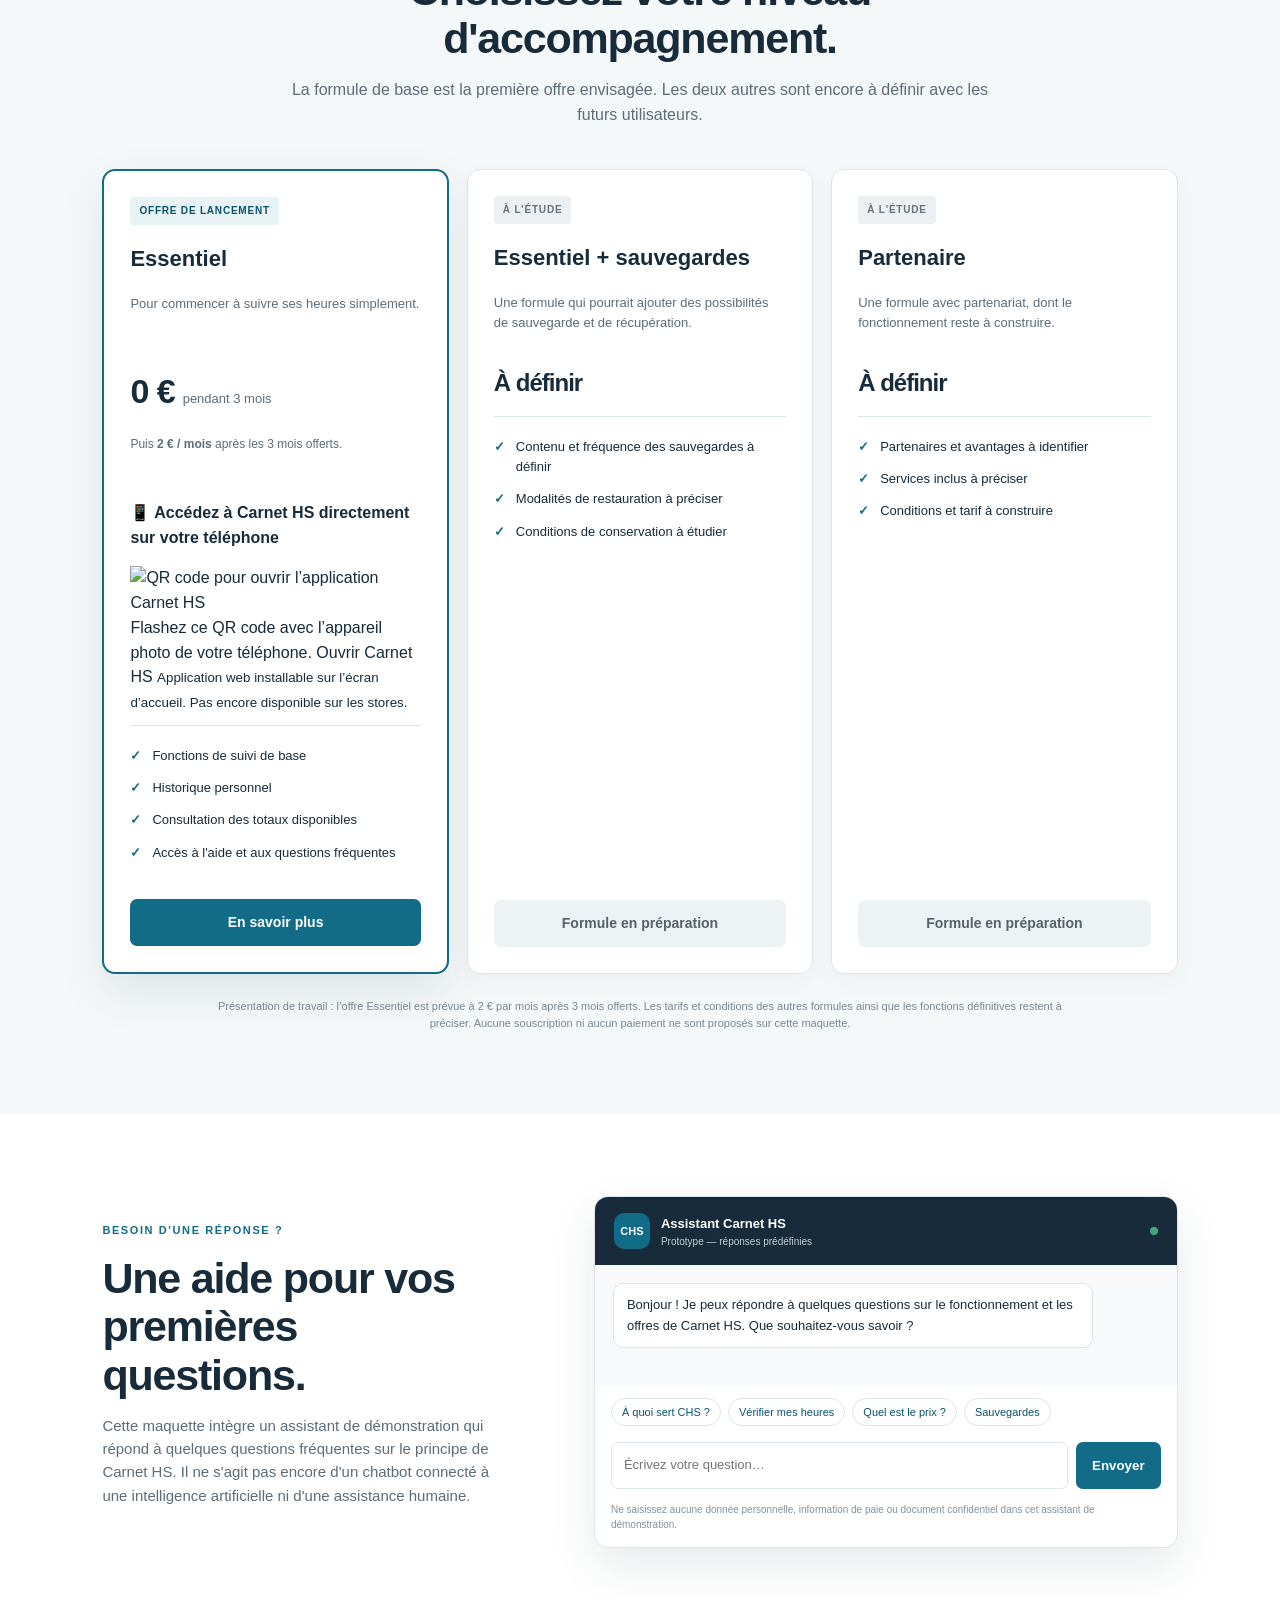
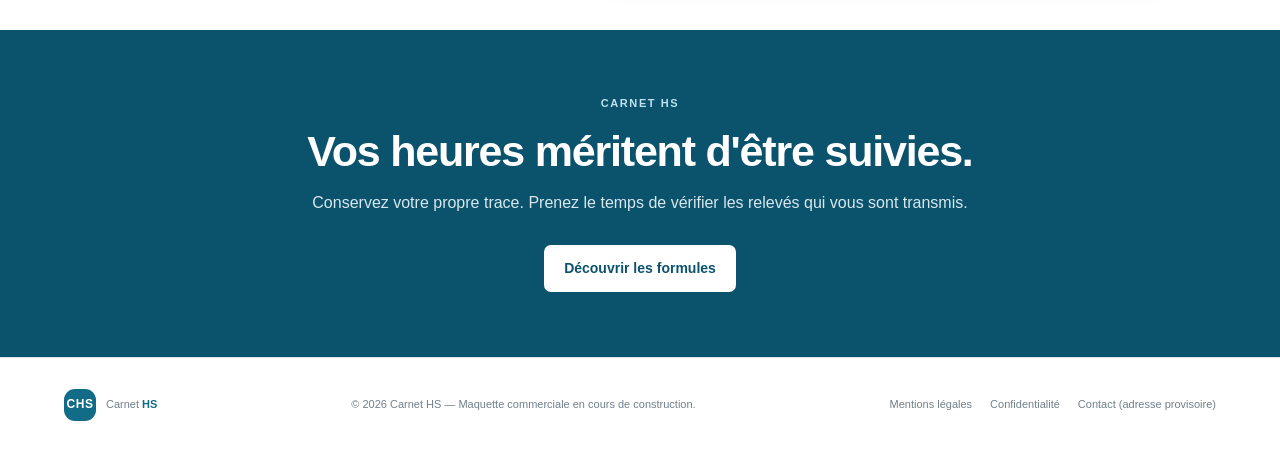
==== commit 468ed09f: "Ajoute un QR code d’accès à Carnet HS dans l’offre Essentiel" ====
--- a/site-commercial/index.html
+++ b/site-commercial/index.html
@@ -14,7 +14,6 @@
       <a href="#fonctionnement">Comment ça marche</a>
       <a href="#offres">Les offres</a>
       <a href="#questions">Questions</a>
-      <a href="mon-histoire.html">Mon histoire</a>
     </nav>
     <a class="header-cta" href="#offres">Découvrir les offres</a>
   </header>
@@ -73,6 +72,13 @@
           <p class="offer-description">Pour commencer à suivre ses heures simplement.</p>
           <div class="price"><strong>0 €</strong><span>pendant 3 mois</span></div>
           <p class="then-price">Puis <strong>2 € / mois</strong> après les 3 mois offerts.</p>
+          <div class="app-download">
+            <p><strong>📱 Accédez à Carnet HS directement sur votre téléphone</strong></p>
+            <img src="https://api.qrserver.com/v1/create-qr-code/?size=180x180&amp;data=https%3A%2F%2Fpetitle-pod5.github.io%2Fcarnet-hs%2F" alt="QR code pour ouvrir l’application Carnet HS" width="180" height="180" loading="lazy">
+            <span>Flashez ce QR code avec l’appareil photo de votre téléphone.</span>
+            <a class="app-download-link" href="https://petitle-pod5.github.io/carnet-hs/" target="_blank" rel="noopener">Ouvrir Carnet HS</a>
+            <small>Application web installable sur l’écran d’accueil. Pas encore disponible sur les stores.</small>
+          </div>
           <ul><li>Fonctions de suivi de base</li><li>Historique personnel</li><li>Consultation des totaux disponibles</li><li>Accès à l'aide et aux questions fréquentes</li></ul>
           <a class="button button-primary button-full" href="#questions">En savoir plus</a>
         </article>
